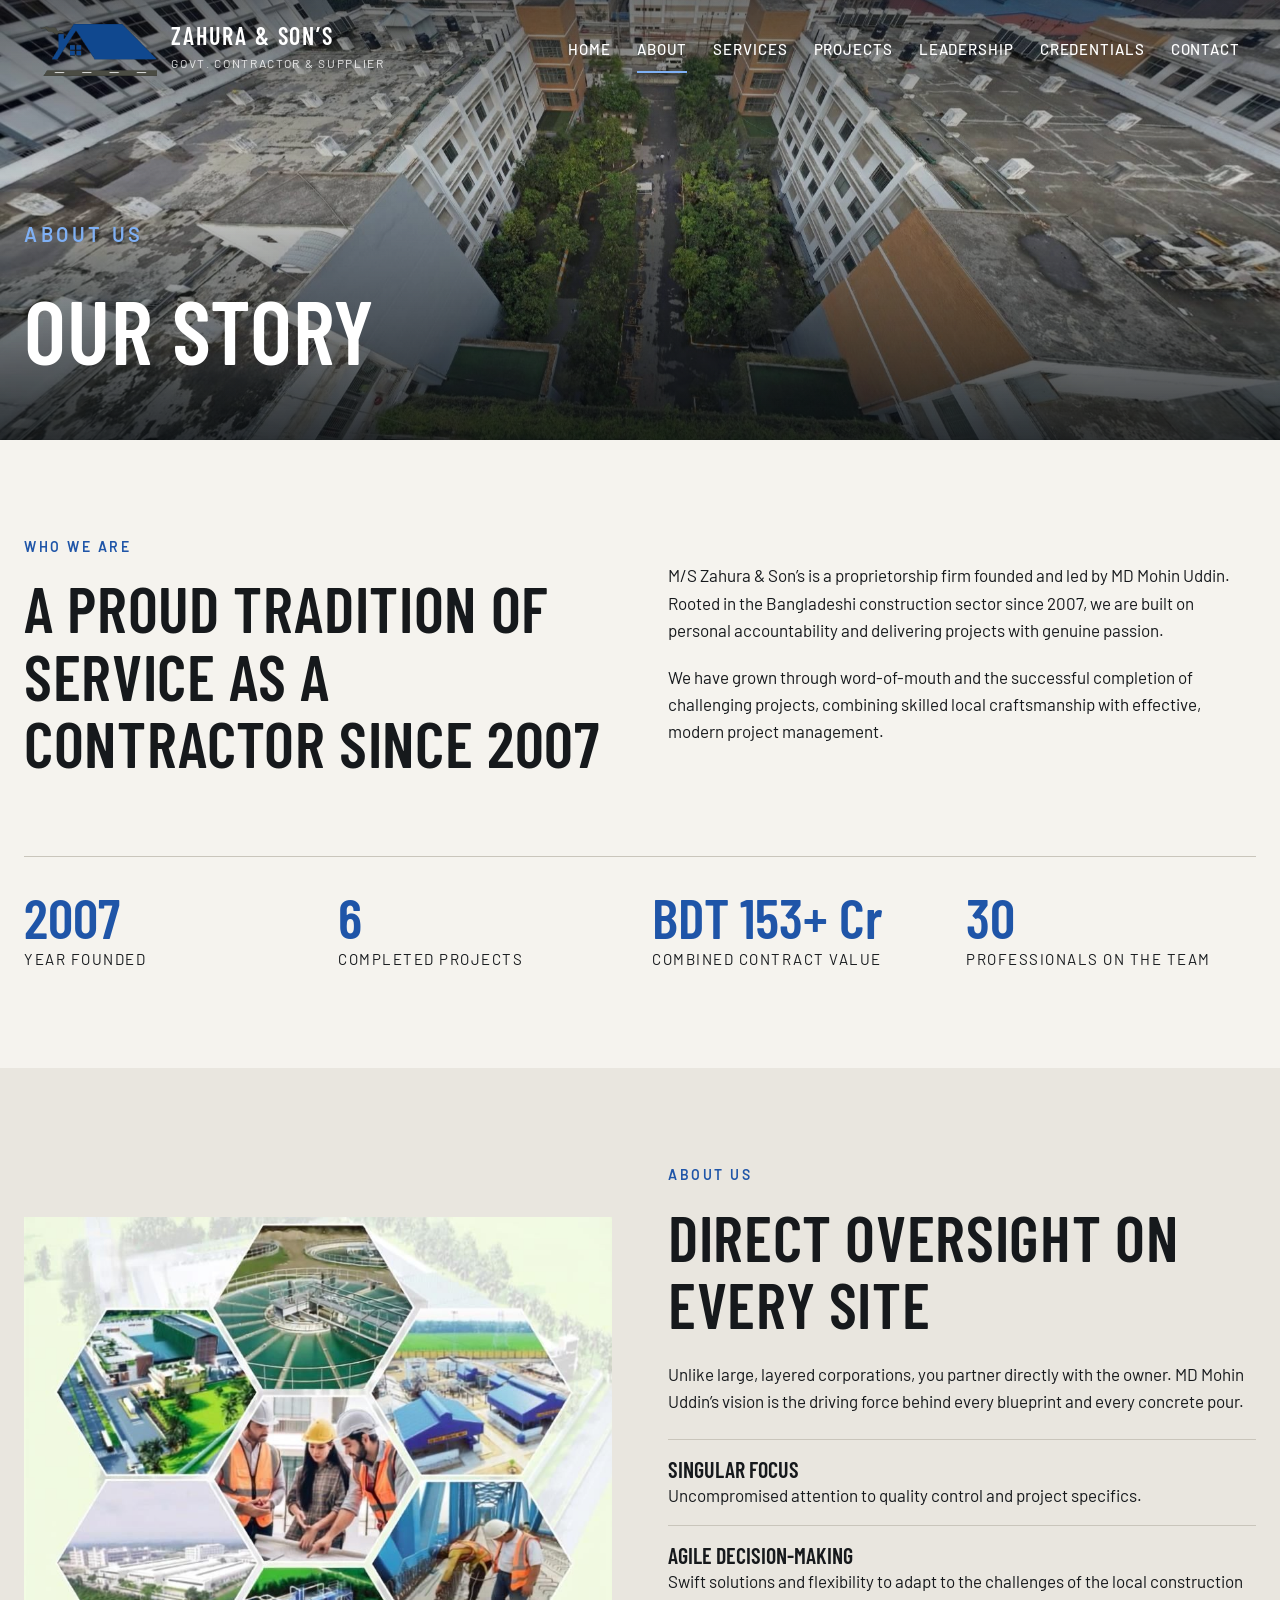
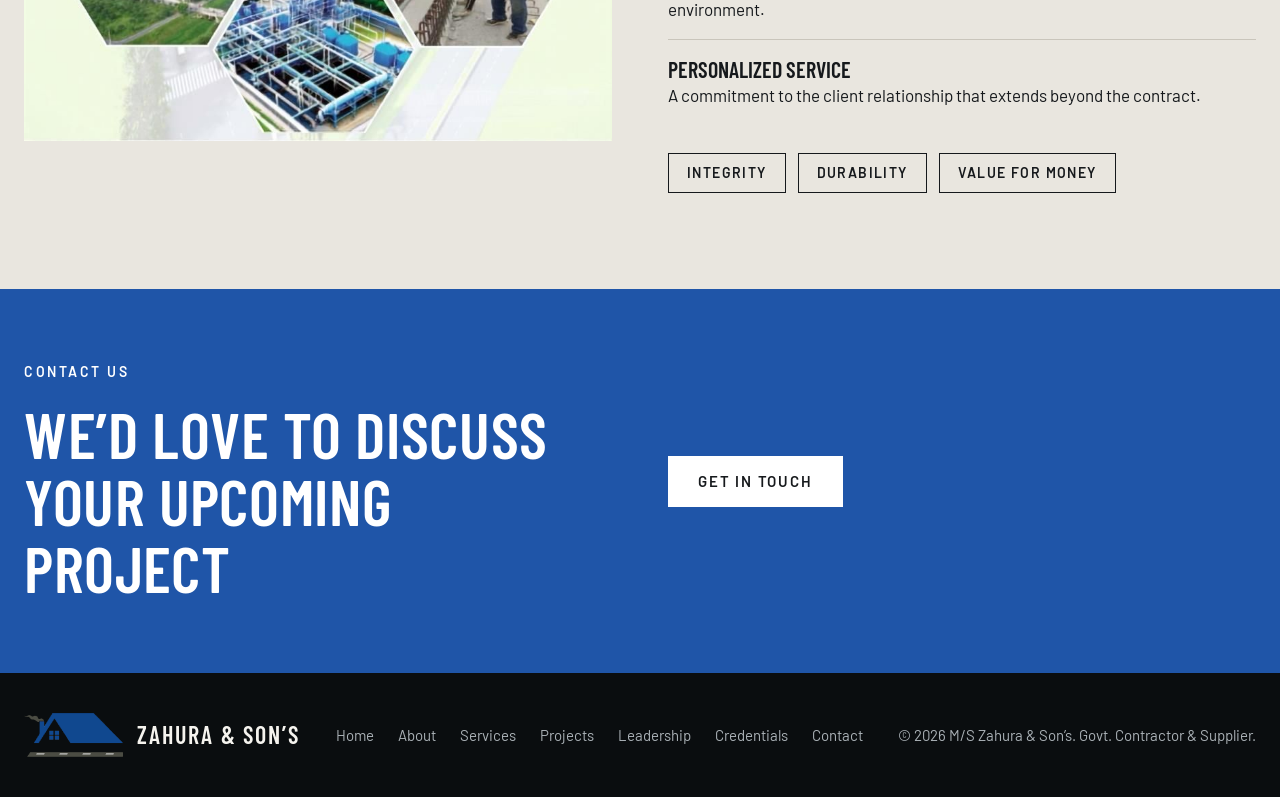
==== about.html @ db7ebfb5 "all files" ====
<!doctype html>
<html lang="en">
<head>
<meta charset="utf-8">
<meta name="viewport" content="width=device-width, initial-scale=1">
<title>About — M/S Zahura &amp; Son’s</title>
<meta name="description" content="Our story: a proprietorship firm led by MD Mohin Uddin, with direct oversight on every site since 2007.">
<meta property="og:title" content="About — M/S Zahura &amp; Son’s">
<meta property="og:description" content="Our story: a proprietorship firm led by MD Mohin Uddin, with direct oversight on every site since 2007.">
<meta property="og:type" content="website">
<link rel="icon" href="images/favicon.png">
<link rel="preconnect" href="https://fonts.googleapis.com">
<link rel="preconnect" href="https://fonts.gstatic.com" crossorigin>
<link rel="stylesheet" href="https://fonts.googleapis.com/css2?family=Barlow+Condensed:wght@500;600&family=Barlow:wght@400;500;600&display=swap">
<link rel="stylesheet" href="css/styles.css">
</head>
<body>
<header class="hero sub" id="home"><div class="nav"><a class="brand" href="index.html"><img src="images/logo.png" alt="M/S Zahura &amp; Son’s logo"><span><b>ZAHURA &amp; SON’S</b><small>Govt. Contractor &amp; Supplier</small></span></a><button class="menu" type="button" aria-expanded="false" aria-controls="site-nav">Menu</button><nav class="links" id="site-nav"><a href="index.html">Home</a><a href="about.html" class="on">About</a><a href="services.html">Services</a><a href="projects.html">Projects</a><a href="leadership.html">Leadership</a><a href="credentials.html">Credentials</a><a href="contact.html">Contact</a></nav></div>
<div class="w"><p class="eye">About us</p><h1>Our story</h1></div></header><main id="main"><section class="sec" id="intro"><div class="w"><div class="two"><div><p class="eye">Who we are</p><h2>A proud tradition of service as a contractor since 2007</h2></div><div><p>M/S Zahura &amp; Son’s is a proprietorship firm founded and led by MD Mohin Uddin. Rooted in the Bangladeshi construction sector since 2007, we are built on personal accountability and delivering projects with genuine passion.</p><p class="mt20">We have grown through word-of-mouth and the successful completion of challenging projects, combining skilled local craftsmanship with effective, modern project management.</p></div></div>
<div class="stats"><div><strong>2007</strong><span>Year founded</span></div><div><strong>8</strong><span>Completed projects</span></div><div><strong>BDT 222+ Cr</strong><span>Combined contract value</span></div><div><strong>44</strong><span>Professionals on the team</span></div></div></div></section><section class="sec alt about" id="about"><div class="w"><div class="two"><img src="images/about.jpg" alt="Collage of industrial project sites and site engineers"><div><p class="eye">About us</p><h2>Direct oversight on every site</h2><p>Unlike large, layered corporations, you partner directly with the owner. MD Mohin Uddin’s vision is the driving force behind every blueprint and every concrete pour.</p><div class="pts mt24"><p><b>Singular focus</b>Uncompromised attention to quality control and project specifics.</p><p><b>Agile decision-making</b>Swift solutions and flexibility to adapt to the challenges of the local construction environment.</p><p><b>Personalized service</b>A commitment to the client relationship that extends beyond the contract.</p></div><div class="vals"><span>Integrity</span><span>Durability</span><span>Value for money</span></div></div></div></div></section><section class="cta" id="cta"><div class="w"><div class="two"><div><p class="eye">Contact us</p><h2>We’d love to discuss your upcoming project</h2></div><div><a class="btn" href="contact.html">Get in touch</a></div></div></div></section></main><footer class="ft"><div class="w"><a class="brand" href="index.html"><img src="images/logo.png" alt="Logo"><span class="fb"><b>ZAHURA &amp; SON’S</b></span></a><nav><a href="index.html">Home</a><a href="about.html" class="on">About</a><a href="services.html">Services</a><a href="projects.html">Projects</a><a href="leadership.html">Leadership</a><a href="credentials.html">Credentials</a><a href="contact.html">Contact</a></nav><span>© 2026 M/S Zahura &amp; Son’s. Govt. Contractor &amp; Supplier.</span></div></footer>
<script src="js/config.js"></script>
<script src="js/main.js"></script>
<script src="js/animate.js"></script>
</body>
</html>
---- css/styles.css ----
body{margin:0;background:#f5f3ee;color:#16191c;font-family:Barlow,system-ui,sans-serif;font-size:17px;line-height:1.6}
*{box-sizing:border-box}h1,h2,h3,h4{font-family:'Barlow Condensed',Impact,sans-serif;font-weight:600;line-height:1.05;margin:0;text-transform:uppercase;letter-spacing:.01em}
p{margin:0}a{color:inherit;text-decoration:none}.w{max-width:1344px;margin:0 auto;padding:0 24px}
.sec{padding:96px 0}.dk{background:#101417;color:#f5f3ee}.alt{background:#e9e6df}
.eye{font-size:14px;font-weight:600;letter-spacing:.18em;text-transform:uppercase;color:#1f55a8;margin-bottom:16px}.dk .eye,.hero .eye{color:#7fb0f5}
h2{font-size:clamp(36px,5vw,64px);margin-bottom:24px}
.nav{position:absolute;top:0;left:0;right:0;z-index:5;display:flex;flex-wrap:wrap;align-items:center;justify-content:space-between;gap:16px;padding:24px 40px;color:#fff}
.brand{display:flex;align-items:center;gap:14px}.brand img{height:52px;width:auto}.brand b{display:block;font:600 24px/1 'Barlow Condensed',sans-serif;letter-spacing:.08em}.brand small{font-size:12px;letter-spacing:.14em;text-transform:uppercase;opacity:.85}
.links{display:flex;flex-wrap:wrap;gap:6px 26px;font-size:15px;font-weight:500;letter-spacing:.06em;text-transform:uppercase}.links a{padding:10px 0;border-bottom:2px solid transparent}.links a:hover{border-color:#7fb0f5}
.hero{position:relative;overflow:hidden;isolation:isolate;min-height:800px;padding-top:128px;display:flex;align-items:flex-end;color:#fff;background:#101417}
.hero::before,.hero::after{content:"";position:absolute;inset:0;z-index:-1}
.hero::before{background:url(../images/hero.jpg) center 40%/cover;transform-origin:62% 42%;animation:kb 28s cubic-bezier(.2,.6,.2,1) both}
.hero::after{background:linear-gradient(180deg,rgba(8,12,16,.55),rgba(8,12,16,.15) 40%,rgba(8,12,16,.82))}
.hero .w{width:100%;padding-bottom:88px}.hero h1{font-size:clamp(56px,9vw,128px);max-width:900px}.hero p{max-width:620px;font-size:20px;margin:20px 0 32px}
.scroll{display:inline-block;font-size:13px;letter-spacing:.24em;text-transform:uppercase;border-top:2px solid #7fb0f5;padding-top:12px}
.btn{display:inline-block;background:#1f55a8;color:#fff;font:600 15px/1 Barlow,sans-serif;letter-spacing:.12em;text-transform:uppercase;padding:18px 30px;border:0;cursor:pointer}.btn:hover{background:#17427f}.lnk{font-weight:600;letter-spacing:.1em;text-transform:uppercase;border-bottom:2px solid #1f55a8;padding-bottom:4px}
.two{display:flex;flex-wrap:wrap;gap:56px;align-items:center}.two>*{flex:1 1 420px;min-width:0}
.stats{display:flex;flex-wrap:wrap;gap:24px;margin-top:56px;border-top:1px solid #c9c5bb;padding-top:32px}.stats div{flex:1 1 200px}.stats strong{display:block;font:600 56px/1 'Barlow Condensed',sans-serif;color:#1f55a8}.stats span{font-size:15px;text-transform:uppercase;letter-spacing:.1em}
.about img{width:100%;display:block}.vals{display:flex;flex-wrap:wrap;gap:12px;margin-top:28px}.vals span{border:1px solid #16191c;padding:8px 18px;font-weight:600;letter-spacing:.1em;text-transform:uppercase;font-size:14px}.pts p{padding:16px 0;border-top:1px solid #c9c5bb}.pts b{display:block;font:600 22px 'Barlow Condensed',sans-serif;text-transform:uppercase}
.sg{display:grid;grid-template-columns:repeat(auto-fit,minmax(250px,1fr));gap:2px;background:#2a3238;margin-top:48px}.sc{background:#101417;padding:36px 28px}.sc span{color:#7fb0f5;font-weight:600;letter-spacing:.14em}.sc h3{font-size:30px;margin:14px 0}.sc p{color:#c7ccd0;font-size:16px}
.eqs{display:grid;grid-template-columns:repeat(auto-fill,minmax(200px,1fr));gap:24px;margin-top:64px;padding-top:40px;border-top:1px solid #2a3238}.eqs strong{display:block;font:600 44px/1 'Barlow Condensed',sans-serif;color:#7fb0f5}.eqs span{font-size:15px;color:#c7ccd0;text-transform:uppercase;letter-spacing:.08em}
.gal{display:grid;grid-template-columns:repeat(auto-fit,minmax(220px,1fr))}.gs{aspect-ratio:3/2;background-size:800% 1000%}

.pjt{margin-top:72px}.pjh{display:flex;flex-wrap:wrap;justify-content:space-between;gap:20px;align-items:flex-end;padding-bottom:20px;border-bottom:2px solid #16191c;margin-bottom:16px}.pjh h3{font-size:clamp(32px,4vw,52px)}.pjh p{max-width:560px;color:#4a5157;font-size:16px}.num{font-weight:600;letter-spacing:.14em;color:#1f55a8}
.val{text-align:right}.val span{display:block;font-size:13px;letter-spacing:.14em;text-transform:uppercase;color:#4a5157}.val strong{font:600 32px/1.1 'Barlow Condensed',sans-serif}.val em{display:block;font-style:normal;font-size:14px;color:#4a5157}
.pg{display:grid;grid-template-columns:repeat(auto-fill,minmax(200px,1fr));gap:10px}.ph{aspect-ratio:4/3}@media(min-width:760px){.feat{grid-column:span 2;grid-row:span 2;aspect-ratio:auto}}
.lead{display:flex;flex-wrap:wrap;gap:56px;align-items:center;margin-bottom:80px}.lead>*{flex:1 1 380px;min-width:0}.lead img{width:100%;max-width:440px;display:block}.lead h3{font-size:clamp(44px,6vw,80px);margin:8px 0 20px}.lead p{color:#c7ccd0;margin-bottom:14px}
.pcs{display:grid;grid-template-columns:repeat(auto-fill,minmax(220px,1fr));gap:28px}.pt{aspect-ratio:4/5;margin-bottom:16px}.pc h4{font-size:26px}.pc p{font-size:15px;color:#c7ccd0}.pc .role{color:#7fb0f5;font-weight:600;margin-top:6px}.pc .exp{margin-top:8px;font-size:13px;letter-spacing:.06em;text-transform:uppercase}
h3.sub{font-size:36px;margin:72px 0 28px;padding-top:24px;border-top:1px solid #2a3238}
.cg{display:grid;grid-template-columns:repeat(auto-fill,minmax(220px,1fr));gap:24px}.cf{margin:0}.cs{aspect-ratio:380/540;border:1px solid #c9c5bb}.cf figcaption{margin-top:10px;font-weight:600;font-size:15px}
.wg{display:grid;grid-template-columns:repeat(auto-fill,minmax(110px,1fr));gap:6px;margin-top:20px}.ws{aspect-ratio:230/320;border:1px solid #c9c5bb}
form{display:flex;flex-direction:column;gap:18px}label{font-size:13px;letter-spacing:.14em;text-transform:uppercase;display:block;margin-bottom:6px}input,textarea{width:100%;background:#1b2126;border:1px solid #3a444c;color:#f5f3ee;padding:14px;font:17px Barlow,sans-serif}
.ct p{margin-bottom:14px;color:#c7ccd0}.ct b{color:#f5f3ee;display:block;font-size:13px;letter-spacing:.14em;text-transform:uppercase}
.ft{background:#0a0d0f;color:#aab1b6;padding:40px 0;font-size:15px}.ft .w{display:flex;flex-wrap:wrap;gap:24px;justify-content:space-between;align-items:center}.ft nav{display:flex;flex-wrap:wrap;gap:8px 24px}.ft img{height:44px}
.links a.on{border-color:#7fb0f5}.hero.sub{min-height:440px}.hero.sub h1{font-size:clamp(48px,7vw,96px)}.hero.sub .w{padding-bottom:64px}
.cta{background:#1f55a8;color:#fff;padding:72px 0}.cta .eye{color:#fff}.cta h2{margin:0}.cta .btn{background:#fff;color:#16191c}.cta .btn:hover{background:#e9e6df}
.pzg{display:grid;grid-template-columns:repeat(auto-fill,minmax(280px,1fr));gap:24px;margin-top:48px}.pz{margin:0}.pz .ph{width:100%}.pz figcaption{margin-top:12px;font:600 26px/1.1 'Barlow Condensed',sans-serif;text-transform:uppercase}.pz small{display:block;font:400 15px Barlow,sans-serif;text-transform:none;color:#4a5157}
a:focus-visible,button:focus-visible,input:focus-visible,textarea:focus-visible,img[role=button]:focus-visible{outline:3px solid #7fb0f5;outline-offset:3px}
img.ph,img.pt,img.cs,img.ws,img.gs{display:block;width:100%;object-fit:cover;background:#2a3238}.pt{object-position:50% 20%}img.cs,img.ws{object-fit:contain;background:#ece9e2}
.feat{height:100%;min-height:0}.pg .ph,.cs,.ws,.gal .gs{cursor:zoom-in}
.menu{display:none;background:transparent;color:#fff;border:1px solid rgba(255,255,255,.7);padding:10px 16px;font:600 14px Barlow,sans-serif;letter-spacing:.12em;text-transform:uppercase;cursor:pointer}
@media(max-width:860px){.hero{padding-top:190px}.nav{padding:16px 20px}.menu{display:inline-block}.links{display:none;flex-direction:column;width:100%;gap:0;background:rgba(10,13,15,.92);padding:8px 16px}.links.open{display:flex}.sec{padding:64px 0}.val{text-align:left}}
.lb{position:fixed;inset:0;z-index:50;background:rgba(6,9,11,.94);display:flex;align-items:center;justify-content:center;padding:24px}.lb[hidden]{display:none}.lb img{max-width:100%;max-height:100%;object-fit:contain}.lb-x{position:absolute;top:16px;right:20px;background:#fff;color:#16191c;border:0;font-size:28px;line-height:1;width:48px;height:48px;cursor:pointer}
.hp{position:absolute;left:-9999px;width:1px;height:1px;overflow:hidden}#form-status{min-height:1.6em;margin:0;font-weight:500}#form-status.ok{color:#9be3a8}#form-status.err{color:#ffb4a8}
.mt20{margin:20px 0 28px}.mt24{margin-top:24px}.mt40{margin-top:40px}.mt48{margin-top:48px}.lede{max-width:720px}.lede.dk-l{color:#c7ccd0}.lead.nb{margin-bottom:0}h3.sub.first{margin-top:0}h3.sub.light{border-color:#c9c5bb}.fb{color:#f5f3ee}
@media(prefers-reduced-motion:reduce){html{scroll-behavior:auto}}html{scroll-behavior:smooth}

/* ============ Motion ============ */
@keyframes kb{from{transform:scale(1.14)}to{transform:scale(1)}}
@keyframes rise{from{opacity:0;transform:translateY(34px)}to{opacity:1;transform:none}}
@keyframes drop{from{opacity:0;transform:translateY(-14px)}to{opacity:1;transform:none}}
@keyframes fade{from{opacity:0}to{opacity:1}}
@keyframes pop{from{opacity:0;transform:scale(.94)}to{opacity:1;transform:none}}
@keyframes bob{0%,100%{transform:translateY(0)}50%{transform:translateY(6px)}}
@keyframes spin{to{transform:rotate(360deg)}}

/* Hero: entrance on every page load */
.hero .nav{animation:drop .9s cubic-bezier(.2,.7,.2,1) .1s both}
.hero .w>*{animation:rise 1s cubic-bezier(.2,.7,.2,1) both}
.hero .w>:nth-child(1){animation-delay:.25s}.hero .w>:nth-child(2){animation-delay:.4s}
.hero .w>:nth-child(3){animation-delay:.6s}.hero .w>:nth-child(4){animation-delay:.8s}
.scroll::after{content:"\2193";display:inline-block;margin-left:6px;animation:bob 1.8s ease-in-out infinite}

/* Links and buttons */
.links a{transition:border-color .25s ease,color .25s ease}.links a:hover{color:#cfe2ff}
.menu{transition:background .2s ease}.menu:hover{background:rgba(255,255,255,.14)}
.links.open{animation:drop .3s ease both}
.btn{position:relative;transition:background .25s ease,transform .25s ease,box-shadow .25s ease}
.btn:hover{transform:translateY(-3px);box-shadow:0 10px 24px rgba(31,85,168,.35)}
.cta .btn:hover{box-shadow:0 10px 24px rgba(0,0,0,.25)}
.btn:active{transform:translateY(-1px)}
.btn:disabled{opacity:.8;cursor:progress;transform:none;box-shadow:none}
.btn.loading{color:transparent}
.btn.loading::after{content:"";position:absolute;left:50%;top:50%;width:20px;height:20px;margin:-10px 0 0 -10px;border:3px solid rgba(255,255,255,.4);border-top-color:#fff;border-radius:50%;animation:spin .7s linear infinite}
.lnk{transition:color .25s ease}.lnk:hover{color:#1f55a8}
.lnk::after{content:"\2192";display:inline-block;margin-left:.6em;transition:transform .25s ease}.lnk:hover::after{transform:translateX(6px)}

/* Cards and photos */
.sc{transition:background .35s ease,transform .35s ease,box-shadow .35s ease}
.sc:hover{position:relative;z-index:1;background:#171e24;transform:translateY(-6px);box-shadow:inset 0 3px 0 #7fb0f5,0 18px 30px rgba(0,0,0,.35)}
.imw{display:block;overflow:hidden}
.imw img{transition:transform .9s cubic-bezier(.2,.7,.2,1)}
.pz:hover .imw img,.pc:hover .imw img{transform:scale(1.06)}
.pc .imw{margin-bottom:16px}.pc .imw .pt{margin-bottom:0}
.pz figcaption{transition:color .25s ease}.pz:hover figcaption{color:#1f55a8}
.pg .ph,.gal .gs,.cs,.ws{position:relative;transition:transform .35s ease,box-shadow .35s ease}
.pg .ph:hover,.gal .gs:hover{z-index:2;transform:scale(1.035);box-shadow:0 14px 30px rgba(0,0,0,.35)}
.cs:hover,.ws:hover{z-index:2;transform:translateY(-4px);box-shadow:0 12px 24px rgba(0,0,0,.2)}
.lb{animation:fade .25s ease both}.lb img{animation:pop .35s cubic-bezier(.2,.7,.2,1) both}

/* Form */
input,textarea{transition:border-color .2s ease,background .2s ease}
input:focus,textarea:focus{border-color:#7fb0f5;background:#20282f}
#form-status.ok,#form-status.err{animation:rise .5s ease both}

/* Scroll progress bar and back-to-top (added by js/animate.js) */
.prog{position:fixed;top:0;left:0;right:0;height:3px;background:linear-gradient(90deg,#1f55a8,#7fb0f5);transform:scaleX(0);transform-origin:0 50%;z-index:60;pointer-events:none}
.totop{position:fixed;right:20px;bottom:20px;z-index:40;width:48px;height:48px;border:0;background:#1f55a8;color:#fff;font-size:22px;line-height:1;cursor:pointer;opacity:0;visibility:hidden;transform:translateY(14px);transition:opacity .3s ease,transform .3s ease,visibility .3s,background .2s ease}
.totop.show{opacity:1;visibility:visible;transform:none}
.totop.show:hover{background:#17427f;transform:translateY(-3px)}

/* Scroll reveal (classes added by js/animate.js; content is never hidden without JS) */
.rv{opacity:0;transform:translateY(32px);transition:opacity .8s cubic-bezier(.2,.7,.2,1),transform .8s cubic-bezier(.2,.7,.2,1)!important;transition-delay:var(--d,0ms)!important}
.rv.zoom{transform:scale(.95)}
.rv.in{opacity:1;transform:none}

@media(prefers-reduced-motion:reduce){
  *,*::before,*::after{animation-duration:.001ms!important;animation-delay:0s!important;animation-iteration-count:1!important;transition-duration:.001ms!important;transition-delay:0s!important}
  .rv{opacity:1;transform:none}
}
@media print{.rv{opacity:1!important;transform:none!important}.prog,.totop{display:none}}

/* ============ Interactive additions ============ */
/* Sticky nav */
.nav{transition:transform .35s ease,background .3s ease,padding .3s ease,box-shadow .3s ease}
.nav.stuck{position:fixed;background:rgba(10,13,15,.94);-webkit-backdrop-filter:blur(8px);backdrop-filter:blur(8px);padding-top:10px;padding-bottom:10px;box-shadow:0 6px 24px rgba(0,0,0,.35)}
.nav.stuck .brand img{height:40px}.nav .brand img{transition:height .3s ease}
.nav.hide{transform:translateY(-110%)}
/* Hero parallax */
.hero::before{background-position:center calc(40% + var(--py,0px))}
/* Lightbox controls */
body.noscroll{overflow:hidden}
.lb img{border:0}.lb img.swap{animation:pop .3s cubic-bezier(.2,.7,.2,1) both}
.lb-n{position:absolute;top:50%;transform:translateY(-50%);width:52px;height:72px;border:0;background:rgba(255,255,255,.12);color:#fff;font-size:44px;line-height:1;cursor:pointer;transition:background .2s}
.lb-n:hover{background:rgba(255,255,255,.3)}.lb-n[hidden]{display:none}.lb-p{left:12px}.lb-f{right:12px}
.lb-c{position:absolute;left:0;right:0;bottom:14px;text-align:center;color:#c7ccd0;font-size:14px;letter-spacing:.08em;padding:0 70px}
@media(max-width:600px){.lb-n{width:40px;height:56px;font-size:34px}.lb-p{left:4px}.lb-f{right:4px}}
/* Project filter chips */
.chips{display:flex;flex-wrap:wrap;gap:10px;margin-top:32px;position:sticky;top:64px;z-index:8;background:#f5f3ee;padding:12px 0}
.chip{font:600 14px Barlow,sans-serif;letter-spacing:.08em;text-transform:uppercase;padding:10px 18px;border:1px solid #16191c;background:transparent;color:#16191c;cursor:pointer;transition:background .2s,color .2s,transform .2s}
.chip:hover{transform:translateY(-2px)}.chip.on{background:#1f55a8;border-color:#1f55a8;color:#fff}
article.pjt[hidden]{display:none}
@keyframes flt{from{opacity:0;transform:translateY(22px)}to{opacity:1;transform:none}}
article.flt{animation:flt .6s cubic-bezier(.2,.7,.2,1) both}
/* Clickable project cards on home page */
.pz{position:relative}.pz-l{position:absolute;inset:0;z-index:2}.pz-l:focus-visible{outline:3px solid #7fb0f5}
/* Client ticker */
.tick{overflow:hidden;background:#1f55a8;color:#fff;padding:18px 0;border-block:1px solid rgba(255,255,255,.15)}
.tick-t{display:flex;width:max-content;animation:marq 38s linear infinite}
.tick:hover .tick-t{animation-play-state:paused}
.tick span{font:600 26px/1 'Barlow Condensed',sans-serif;letter-spacing:.1em;text-transform:uppercase;padding:0 28px;white-space:nowrap;display:flex;align-items:center;gap:56px}
.tick span::after{content:"\25C6";font-size:11px;opacity:.6}
@keyframes marq{to{transform:translateX(-50%)}}
/* Form extras */
.fnote{font-size:14px;color:#aab1b6;margin:0}.fnote[hidden],.ct p[hidden]{display:none}
input.bad,textarea.bad{border-color:#ff8a78}
.ct a{color:#7fb0f5;border-bottom:1px solid transparent}.ct a:hover{border-color:#7fb0f5}
@media(prefers-reduced-motion:reduce){.tick-t{animation:none;flex-wrap:wrap;width:auto}.nav{transition:none}}
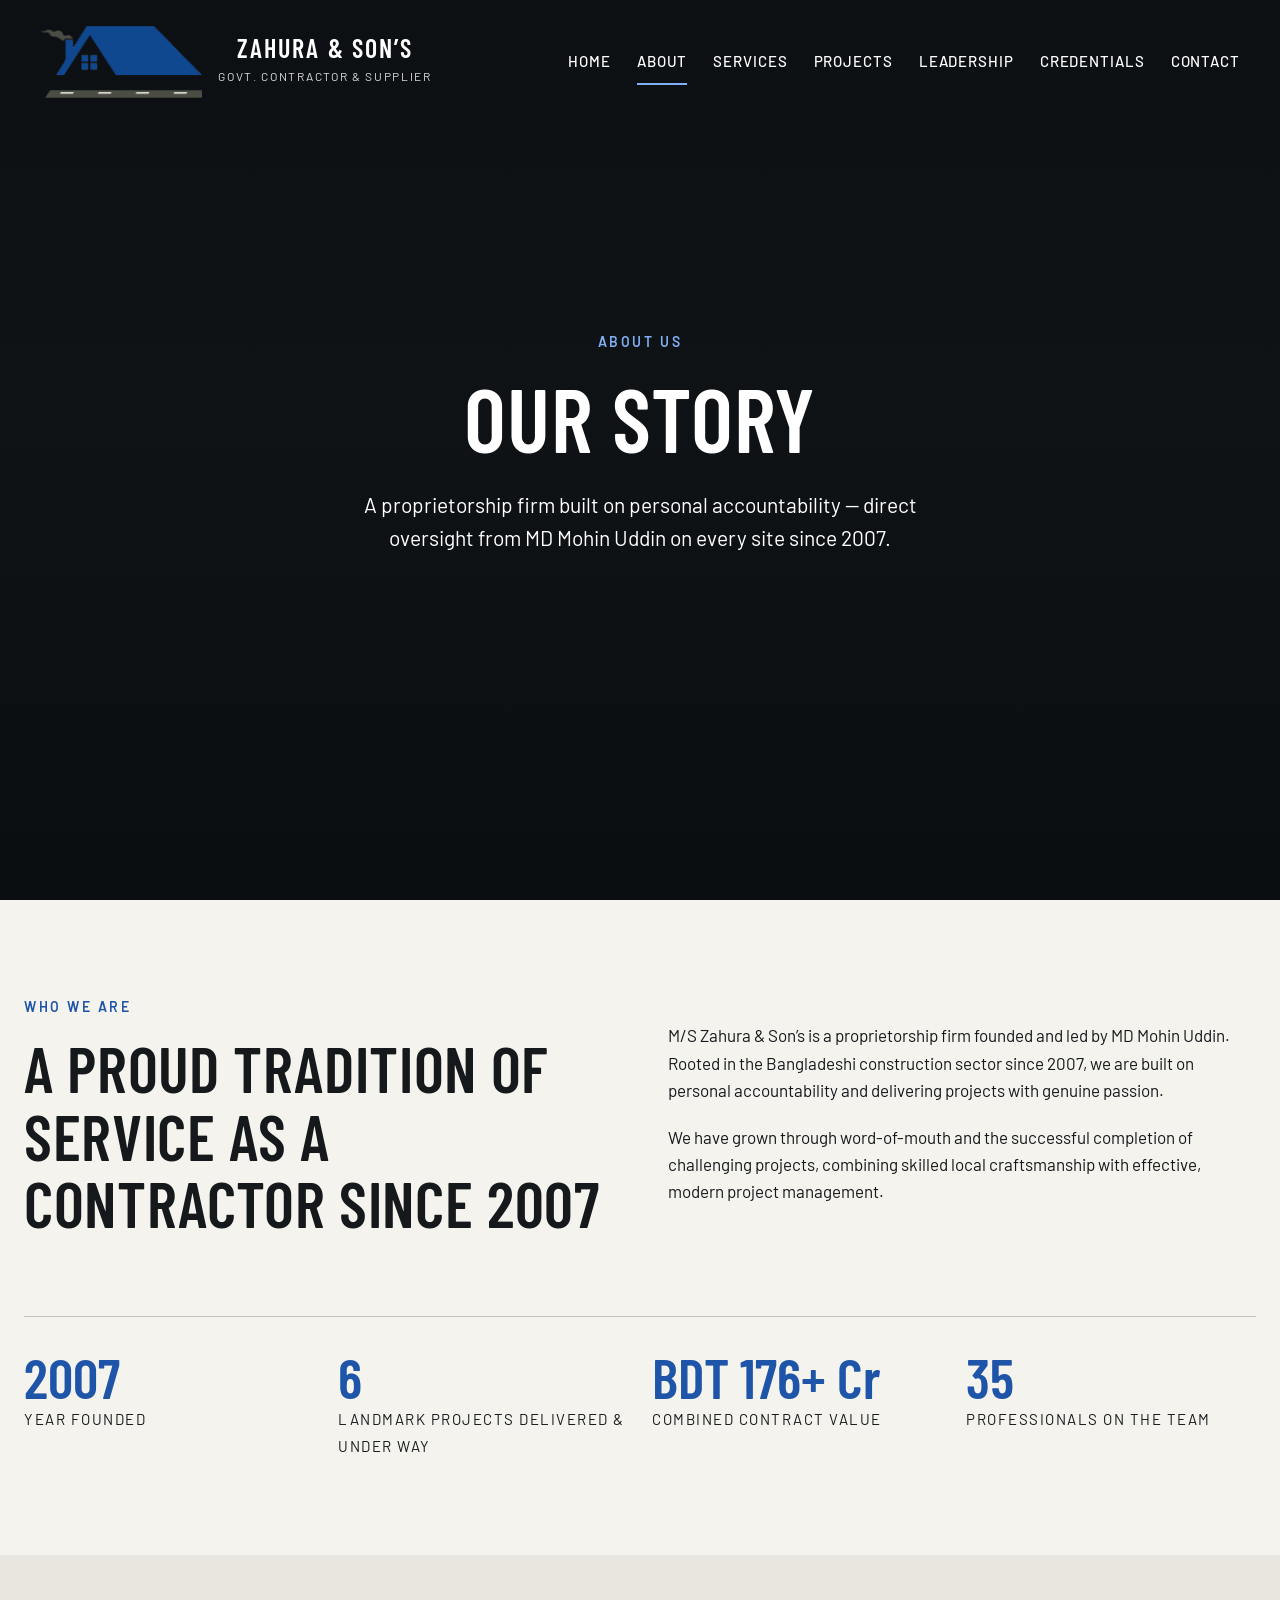
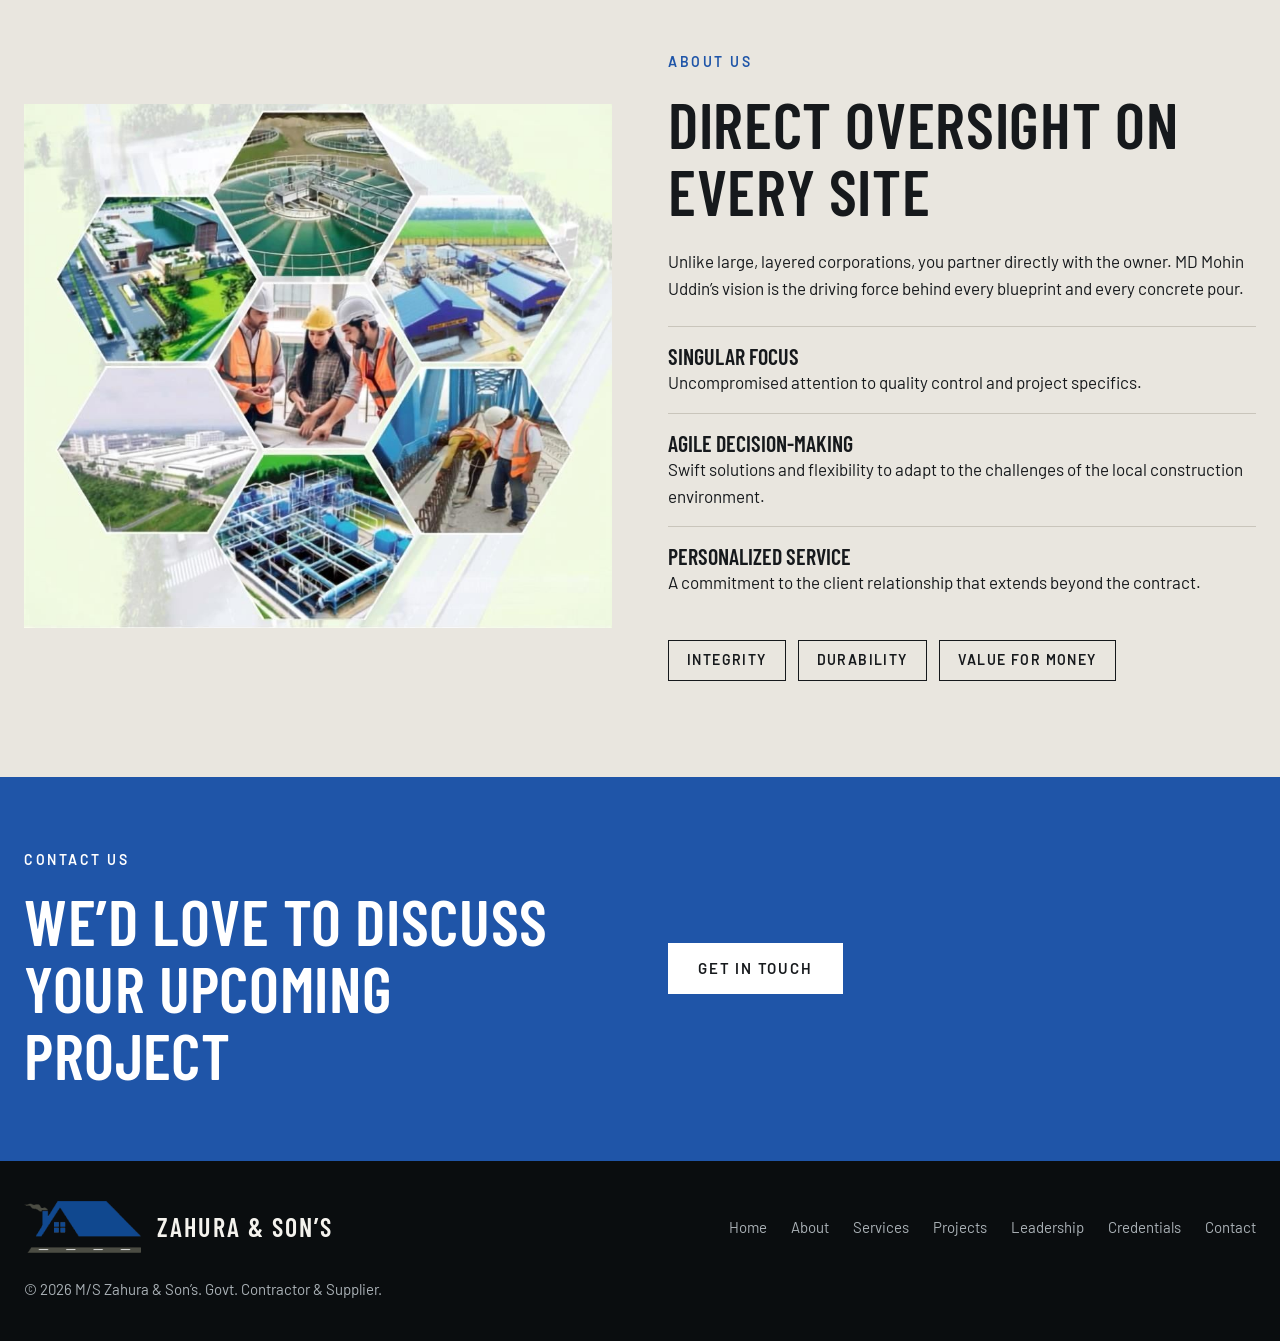
==== commit 161f561b: "About: full-screen centered hero with site-overview photo" ====
--- a/about.html
+++ b/about.html
@@ -15,9 +15,9 @@
 <link rel="stylesheet" href="css/styles.css">
 </head>
 <body>
-<header class="hero sub" id="home"><div class="nav"><a class="brand" href="index.html"><img src="images/logo.png" alt="M/S Zahura &amp; Son’s logo"><span><b>ZAHURA &amp; SON’S</b><small>Govt. Contractor &amp; Supplier</small></span></a><button class="menu" type="button" aria-expanded="false" aria-controls="site-nav">Menu</button><nav class="links" id="site-nav"><a href="index.html">Home</a><a href="about.html" class="on">About</a><a href="services.html">Services</a><a href="projects.html">Projects</a><a href="leadership.html">Leadership</a><a href="credentials.html">Credentials</a><a href="contact.html">Contact</a></nav></div>
-<div class="w"><p class="eye">About us</p><h1>Our story</h1></div></header><main id="main"><section class="sec" id="intro"><div class="w"><div class="two"><div><p class="eye">Who we are</p><h2>A proud tradition of service as a contractor since 2007</h2></div><div><p>M/S Zahura &amp; Son’s is a proprietorship firm founded and led by MD Mohin Uddin. Rooted in the Bangladeshi construction sector since 2007, we are built on personal accountability and delivering projects with genuine passion.</p><p class="mt20">We have grown through word-of-mouth and the successful completion of challenging projects, combining skilled local craftsmanship with effective, modern project management.</p></div></div>
-<div class="stats"><div><strong>2007</strong><span>Year founded</span></div><div><strong>8</strong><span>Completed projects</span></div><div><strong>BDT 222+ Cr</strong><span>Combined contract value</span></div><div><strong>44</strong><span>Professionals on the team</span></div></div></div></section><section class="sec alt about" id="about"><div class="w"><div class="two"><img src="images/about.jpg" alt="Collage of industrial project sites and site engineers"><div><p class="eye">About us</p><h2>Direct oversight on every site</h2><p>Unlike large, layered corporations, you partner directly with the owner. MD Mohin Uddin’s vision is the driving force behind every blueprint and every concrete pour.</p><div class="pts mt24"><p><b>Singular focus</b>Uncompromised attention to quality control and project specifics.</p><p><b>Agile decision-making</b>Swift solutions and flexibility to adapt to the challenges of the local construction environment.</p><p><b>Personalized service</b>A commitment to the client relationship that extends beyond the contract.</p></div><div class="vals"><span>Integrity</span><span>Durability</span><span>Value for money</span></div></div></div></div></section><section class="cta" id="cta"><div class="w"><div class="two"><div><p class="eye">Contact us</p><h2>We’d love to discuss your upcoming project</h2></div><div><a class="btn" href="contact.html">Get in touch</a></div></div></div></section></main><footer class="ft"><div class="w"><a class="brand" href="index.html"><img src="images/logo.png" alt="Logo"><span class="fb"><b>ZAHURA &amp; SON’S</b></span></a><nav><a href="index.html">Home</a><a href="about.html" class="on">About</a><a href="services.html">Services</a><a href="projects.html">Projects</a><a href="leadership.html">Leadership</a><a href="credentials.html">Credentials</a><a href="contact.html">Contact</a></nav><span>© 2026 M/S Zahura &amp; Son’s. Govt. Contractor &amp; Supplier.</span></div></footer>
+<header class="hero sub" id="home" data-hero="images/about.jpg" data-hero-mobile="images/projects/trendy-textiles-05.jpg"><div class="nav"><a class="brand" href="index.html"><img src="images/logo.png" alt="M/S Zahura &amp; Son’s logo"><span><b>ZAHURA &amp; SON’S</b><small>Govt. Contractor &amp; Supplier</small></span></a><button class="menu" type="button" aria-expanded="false" aria-controls="site-nav">Menu</button><nav class="links" id="site-nav"><a href="index.html">Home</a><a href="about.html" class="on">About</a><a href="services.html">Services</a><a href="projects.html">Projects</a><a href="leadership.html">Leadership</a><a href="credentials.html">Credentials</a><a href="contact.html">Contact</a></nav></div>
+<div class="w"><p class="eye">About us</p><h1>Our story</h1><p class="hsub">A proprietorship firm built on personal accountability — direct oversight from MD Mohin Uddin on every site since 2007.</p></div></header><main id="main"><section class="sec" id="intro"><div class="w"><div class="two"><div><p class="eye">Who we are</p><h2>A proud tradition of service as a contractor since 2007</h2></div><div><p>M/S Zahura &amp; Son’s is a proprietorship firm founded and led by MD Mohin Uddin. Rooted in the Bangladeshi construction sector since 2007, we are built on personal accountability and delivering projects with genuine passion.</p><p class="mt20">We have grown through word-of-mouth and the successful completion of challenging projects, combining skilled local craftsmanship with effective, modern project management.</p></div></div>
+<div class="stats"><div><strong>2007</strong><span>Year founded</span></div><div><strong>8</strong><span>Landmark projects delivered &amp; under way</span></div><div><strong>BDT 222+ Cr</strong><span>Combined contract value</span></div><div><strong>44</strong><span>Professionals on the team</span></div></div></div></section><section class="sec alt about" id="about"><div class="w"><div class="two"><img src="images/about.jpg" alt="Collage of industrial project sites and site engineers"><div><p class="eye">About us</p><h2>Direct oversight on every site</h2><p>Unlike large, layered corporations, you partner directly with the owner. MD Mohin Uddin’s vision is the driving force behind every blueprint and every concrete pour.</p><div class="pts mt24"><p><b>Singular focus</b>Uncompromised attention to quality control and project specifics.</p><p><b>Agile decision-making</b>Swift solutions and flexibility to adapt to the challenges of the local construction environment.</p><p><b>Personalized service</b>A commitment to the client relationship that extends beyond the contract.</p></div><div class="vals"><span>Integrity</span><span>Durability</span><span>Value for money</span></div></div></div></div></section><section class="cta" id="cta"><div class="w"><div class="two"><div><p class="eye">Contact us</p><h2>We’d love to discuss your upcoming project</h2></div><div><a class="btn" href="contact.html">Get in touch</a></div></div></section></main><footer class="ft"><div class="w"><a class="brand" href="index.html"><img src="images/logo.png" alt="Logo"><span class="fb"><b>ZAHURA &amp; SON’S</b></span></a><nav><a href="index.html">Home</a><a href="about.html" class="on">About</a><a href="services.html">Services</a><a href="projects.html">Projects</a><a href="leadership.html">Leadership</a><a href="credentials.html">Credentials</a><a href="contact.html">Contact</a></nav><span>© 2026 M/S Zahura &amp; Son’s. Govt. Contractor &amp; Supplier.</span></div></footer>
 <script src="js/config.js"></script>
 <script src="js/main.js"></script>
 <script src="js/animate.js"></script>
--- a/css/styles.css
+++ b/css/styles.css
@@ -1,25 +1,46 @@
+/* ============ Base ============ */
 body{margin:0;background:#f5f3ee;color:#16191c;font-family:Barlow,system-ui,sans-serif;font-size:17px;line-height:1.6}
 *{box-sizing:border-box}h1,h2,h3,h4{font-family:'Barlow Condensed',Impact,sans-serif;font-weight:600;line-height:1.05;margin:0;text-transform:uppercase;letter-spacing:.01em}
 p{margin:0}a{color:inherit;text-decoration:none}.w{max-width:1344px;margin:0 auto;padding:0 24px}
+[id]{scroll-margin-top:96px}
 .sec{padding:96px 0}.dk{background:#101417;color:#f5f3ee}.alt{background:#e9e6df}
 .eye{font-size:14px;font-weight:600;letter-spacing:.18em;text-transform:uppercase;color:#1f55a8;margin-bottom:16px}.dk .eye,.hero .eye{color:#7fb0f5}
 h2{font-size:clamp(36px,5vw,64px);margin-bottom:24px}
-.nav{position:absolute;top:0;left:0;right:0;z-index:5;display:flex;flex-wrap:wrap;align-items:center;justify-content:space-between;gap:16px;padding:24px 40px;color:#fff}
-.brand{display:flex;align-items:center;gap:14px}.brand img{height:52px;width:auto}.brand b{display:block;font:600 24px/1 'Barlow Condensed',sans-serif;letter-spacing:.08em}.brand small{font-size:12px;letter-spacing:.14em;text-transform:uppercase;opacity:.85}
-.links{display:flex;flex-wrap:wrap;gap:6px 26px;font-size:15px;font-weight:500;letter-spacing:.06em;text-transform:uppercase}.links a{padding:10px 0;border-bottom:2px solid transparent}.links a:hover{border-color:#7fb0f5}
-.hero{position:relative;overflow:hidden;isolation:isolate;min-height:800px;padding-top:128px;display:flex;align-items:flex-end;color:#fff;background:#101417}
-.hero::before,.hero::after{content:"";position:absolute;inset:0;z-index:-1}
-.hero::before{background:url(../images/hero.jpg) center 40%/cover;transform-origin:62% 42%;animation:kb 28s cubic-bezier(.2,.6,.2,1) both}
-.hero::after{background:linear-gradient(180deg,rgba(8,12,16,.55),rgba(8,12,16,.15) 40%,rgba(8,12,16,.82))}
-.hero .w{width:100%;padding-bottom:88px}.hero h1{font-size:clamp(56px,9vw,128px);max-width:900px}.hero p{max-width:620px;font-size:20px;margin:20px 0 32px}
+
+/* ============ Navigation (fixed, larger logo) ============ */
+.nav{position:fixed;top:0;left:0;right:0;z-index:30;display:flex;flex-wrap:wrap;align-items:center;justify-content:space-between;gap:16px;padding:26px 40px;color:#fff}
+.brand{display:flex;align-items:center;gap:16px}.brand img{height:72px;width:auto}.brand b{display:block;font:600 26px/1 'Barlow Condensed',sans-serif;letter-spacing:.08em}.brand small{font-size:12px;letter-spacing:.14em;text-transform:uppercase;opacity:.85}
+.links{display:flex;flex-wrap:wrap;gap:6px 26px;font-size:15px;font-weight:500;letter-spacing:.06em;text-transform:uppercase}.links a{padding:10px 0;border-bottom:2px solid transparent}.links a:hover{border-color:#7fb0f5}.links a.on{border-color:#7fb0f5}
+.menu{display:none;background:transparent;color:#fff;border:1px solid rgba(255,255,255,.7);padding:10px 16px;font:600 14px Barlow,sans-serif;letter-spacing:.12em;text-transform:uppercase;cursor:pointer}
+
+/* ============ Hero: full-screen photo, centered text, slow upward drift on scroll ============ */
+.hero{position:relative;overflow:hidden;isolation:isolate;display:flex;align-items:center;justify-content:center;min-height:100vh;min-height:100svh;padding:130px 0 110px;color:#fff;background:#101417;text-align:center}
+.hero::before,.hero::after{content:"";position:absolute;inset:0}
+.hero::before{z-index:0;background-image:var(--hero-img,url(../images/hero.jpg));background-size:cover;background-position:center calc(42% + var(--py,0px))}
+.hero::after{z-index:1;background:linear-gradient(180deg,rgba(8,12,16,.5),rgba(8,12,16,.18) 45%,rgba(8,12,16,.72))}
+.hero .w{position:relative;z-index:2;width:100%;display:flex;flex-direction:column;align-items:center}
+.hero h1{font-size:clamp(48px,8vw,118px);max-width:1000px;margin:0 auto}
+.hero .hsub{max-width:640px;font-size:clamp(17px,2.2vw,21px);margin:24px auto 34px}
+.hero.sub h1{font-size:clamp(44px,7vw,96px)}
 .scroll{display:inline-block;font-size:13px;letter-spacing:.24em;text-transform:uppercase;border-top:2px solid #7fb0f5;padding-top:12px}
+
 .btn{display:inline-block;background:#1f55a8;color:#fff;font:600 15px/1 Barlow,sans-serif;letter-spacing:.12em;text-transform:uppercase;padding:18px 30px;border:0;cursor:pointer}.btn:hover{background:#17427f}.lnk{font-weight:600;letter-spacing:.1em;text-transform:uppercase;border-bottom:2px solid #1f55a8;padding-bottom:4px}
 .two{display:flex;flex-wrap:wrap;gap:56px;align-items:center}.two>*{flex:1 1 420px;min-width:0}
 .stats{display:flex;flex-wrap:wrap;gap:24px;margin-top:56px;border-top:1px solid #c9c5bb;padding-top:32px}.stats div{flex:1 1 200px}.stats strong{display:block;font:600 56px/1 'Barlow Condensed',sans-serif;color:#1f55a8}.stats span{font-size:15px;text-transform:uppercase;letter-spacing:.1em}
 .about img{width:100%;display:block}.vals{display:flex;flex-wrap:wrap;gap:12px;margin-top:28px}.vals span{border:1px solid #16191c;padding:8px 18px;font-weight:600;letter-spacing:.1em;text-transform:uppercase;font-size:14px}.pts p{padding:16px 0;border-top:1px solid #c9c5bb}.pts b{display:block;font:600 22px 'Barlow Condensed',sans-serif;text-transform:uppercase}
 .sg{display:grid;grid-template-columns:repeat(auto-fit,minmax(250px,1fr));gap:2px;background:#2a3238;margin-top:48px}.sc{background:#101417;padding:36px 28px}.sc span{color:#7fb0f5;font-weight:600;letter-spacing:.14em}.sc h3{font-size:30px;margin:14px 0}.sc p{color:#c7ccd0;font-size:16px}
 .eqs{display:grid;grid-template-columns:repeat(auto-fill,minmax(200px,1fr));gap:24px;margin-top:64px;padding-top:40px;border-top:1px solid #2a3238}.eqs strong{display:block;font:600 44px/1 'Barlow Condensed',sans-serif;color:#7fb0f5}.eqs span{font-size:15px;color:#c7ccd0;text-transform:uppercase;letter-spacing:.08em}
-.gal{display:grid;grid-template-columns:repeat(auto-fit,minmax(220px,1fr))}.gs{aspect-ratio:3/2;background-size:800% 1000%}
+
+/* ============ Framed photo mosaic (Harper-style, replaces the straight line) ============ */
+.gal{display:grid;grid-template-columns:repeat(2,1fr);gap:10px;padding:10px;background:#101417}
+.gal .gs{aspect-ratio:3/2;object-fit:cover}
+@media(min-width:861px){
+.gal{grid-template-columns:repeat(6,1fr);grid-auto-rows:clamp(110px,15vw,210px);gap:14px;padding:14px}
+.gal .gs{aspect-ratio:auto;height:100%;width:100%}
+.gal .gs:nth-child(1){grid-column:span 4;grid-row:span 2}
+.gal .gs:nth-child(2),.gal .gs:nth-child(3){grid-column:span 2}
+.gal .gs:nth-child(n+4){grid-column:span 2;grid-row:span 2}
+}
 
 .pjt{margin-top:72px}.pjh{display:flex;flex-wrap:wrap;justify-content:space-between;gap:20px;align-items:flex-end;padding-bottom:20px;border-bottom:2px solid #16191c;margin-bottom:16px}.pjh h3{font-size:clamp(32px,4vw,52px)}.pjh p{max-width:560px;color:#4a5157;font-size:16px}.num{font-weight:600;letter-spacing:.14em;color:#1f55a8}
 .val{text-align:right}.val span{display:block;font-size:13px;letter-spacing:.14em;text-transform:uppercase;color:#4a5157}.val strong{font:600 32px/1.1 'Barlow Condensed',sans-serif}.val em{display:block;font-style:normal;font-size:14px;color:#4a5157}
@@ -31,31 +52,25 @@
 .wg{display:grid;grid-template-columns:repeat(auto-fill,minmax(110px,1fr));gap:6px;margin-top:20px}.ws{aspect-ratio:230/320;border:1px solid #c9c5bb}
 form{display:flex;flex-direction:column;gap:18px}label{font-size:13px;letter-spacing:.14em;text-transform:uppercase;display:block;margin-bottom:6px}input,textarea{width:100%;background:#1b2126;border:1px solid #3a444c;color:#f5f3ee;padding:14px;font:17px Barlow,sans-serif}
 .ct p{margin-bottom:14px;color:#c7ccd0}.ct b{color:#f5f3ee;display:block;font-size:13px;letter-spacing:.14em;text-transform:uppercase}
-.ft{background:#0a0d0f;color:#aab1b6;padding:40px 0;font-size:15px}.ft .w{display:flex;flex-wrap:wrap;gap:24px;justify-content:space-between;align-items:center}.ft nav{display:flex;flex-wrap:wrap;gap:8px 24px}.ft img{height:44px}
-.links a.on{border-color:#7fb0f5}.hero.sub{min-height:440px}.hero.sub h1{font-size:clamp(48px,7vw,96px)}.hero.sub .w{padding-bottom:64px}
+.ft{background:#0a0d0f;color:#aab1b6;padding:40px 0;font-size:15px}.ft .w{display:flex;flex-wrap:wrap;gap:24px;justify-content:space-between;align-items:center}.ft nav{display:flex;flex-wrap:wrap;gap:8px 24px}.ft img{height:52px}
 .cta{background:#1f55a8;color:#fff;padding:72px 0}.cta .eye{color:#fff}.cta h2{margin:0}.cta .btn{background:#fff;color:#16191c}.cta .btn:hover{background:#e9e6df}
 .pzg{display:grid;grid-template-columns:repeat(auto-fill,minmax(280px,1fr));gap:24px;margin-top:48px}.pz{margin:0}.pz .ph{width:100%}.pz figcaption{margin-top:12px;font:600 26px/1.1 'Barlow Condensed',sans-serif;text-transform:uppercase}.pz small{display:block;font:400 15px Barlow,sans-serif;text-transform:none;color:#4a5157}
 a:focus-visible,button:focus-visible,input:focus-visible,textarea:focus-visible,img[role=button]:focus-visible{outline:3px solid #7fb0f5;outline-offset:3px}
 img.ph,img.pt,img.cs,img.ws,img.gs{display:block;width:100%;object-fit:cover;background:#2a3238}.pt{object-position:50% 20%}img.cs,img.ws{object-fit:contain;background:#ece9e2}
 .feat{height:100%;min-height:0}.pg .ph,.cs,.ws,.gal .gs{cursor:zoom-in}
-.menu{display:none;background:transparent;color:#fff;border:1px solid rgba(255,255,255,.7);padding:10px 16px;font:600 14px Barlow,sans-serif;letter-spacing:.12em;text-transform:uppercase;cursor:pointer}
-@media(max-width:860px){.hero{padding-top:190px}.nav{padding:16px 20px}.menu{display:inline-block}.links{display:none;flex-direction:column;width:100%;gap:0;background:rgba(10,13,15,.92);padding:8px 16px}.links.open{display:flex}.sec{padding:64px 0}.val{text-align:left}}
 .lb{position:fixed;inset:0;z-index:50;background:rgba(6,9,11,.94);display:flex;align-items:center;justify-content:center;padding:24px}.lb[hidden]{display:none}.lb img{max-width:100%;max-height:100%;object-fit:contain}.lb-x{position:absolute;top:16px;right:20px;background:#fff;color:#16191c;border:0;font-size:28px;line-height:1;width:48px;height:48px;cursor:pointer}
 .hp{position:absolute;left:-9999px;width:1px;height:1px;overflow:hidden}#form-status{min-height:1.6em;margin:0;font-weight:500}#form-status.ok{color:#9be3a8}#form-status.err{color:#ffb4a8}
 .mt20{margin:20px 0 28px}.mt24{margin-top:24px}.mt40{margin-top:40px}.mt48{margin-top:48px}.lede{max-width:720px}.lede.dk-l{color:#c7ccd0}.lead.nb{margin-bottom:0}h3.sub.first{margin-top:0}h3.sub.light{border-color:#c9c5bb}.fb{color:#f5f3ee}
 @media(prefers-reduced-motion:reduce){html{scroll-behavior:auto}}html{scroll-behavior:smooth}
 
 /* ============ Motion ============ */
-@keyframes kb{from{transform:scale(1.14)}to{transform:scale(1)}}
 @keyframes rise{from{opacity:0;transform:translateY(34px)}to{opacity:1;transform:none}}
-@keyframes drop{from{opacity:0;transform:translateY(-14px)}to{opacity:1;transform:none}}
 @keyframes fade{from{opacity:0}to{opacity:1}}
 @keyframes pop{from{opacity:0;transform:scale(.94)}to{opacity:1;transform:none}}
 @keyframes bob{0%,100%{transform:translateY(0)}50%{transform:translateY(6px)}}
 @keyframes spin{to{transform:rotate(360deg)}}
 
-/* Hero: entrance on every page load */
-.hero .nav{animation:drop .9s cubic-bezier(.2,.7,.2,1) .1s both}
+/* Hero: entrance on every page load (nav stays put — no overlap glitch) */
 .hero .w>*{animation:rise 1s cubic-bezier(.2,.7,.2,1) both}
 .hero .w>:nth-child(1){animation-delay:.25s}.hero .w>:nth-child(2){animation-delay:.4s}
 .hero .w>:nth-child(3){animation-delay:.6s}.hero .w>:nth-child(4){animation-delay:.8s}
@@ -64,12 +79,10 @@
 /* Links and buttons */
 .links a{transition:border-color .25s ease,color .25s ease}.links a:hover{color:#cfe2ff}
 .menu{transition:background .2s ease}.menu:hover{background:rgba(255,255,255,.14)}
-.links.open{animation:drop .3s ease both}
 .btn{position:relative;transition:background .25s ease,transform .25s ease,box-shadow .25s ease}
 .btn:hover{transform:translateY(-3px);box-shadow:0 10px 24px rgba(31,85,168,.35)}
 .cta .btn:hover{box-shadow:0 10px 24px rgba(0,0,0,.25)}
-.btn:active{transform:translateY(-1px)}
-.btn:disabled{opacity:.8;cursor:progress;transform:none;box-shadow:none}
+.btn:active{transform:translateY(-1px)}.btn:disabled{opacity:.8;cursor:progress;transform:none;box-shadow:none}
 .btn.loading{color:transparent}
 .btn.loading::after{content:"";position:absolute;left:50%;top:50%;width:20px;height:20px;margin:-10px 0 0 -10px;border:3px solid rgba(255,255,255,.4);border-top-color:#fff;border-radius:50%;animation:spin .7s linear infinite}
 .lnk{transition:color .25s ease}.lnk:hover{color:#1f55a8}
@@ -84,7 +97,7 @@
 .pc .imw{margin-bottom:16px}.pc .imw .pt{margin-bottom:0}
 .pz figcaption{transition:color .25s ease}.pz:hover figcaption{color:#1f55a8}
 .pg .ph,.gal .gs,.cs,.ws{position:relative;transition:transform .35s ease,box-shadow .35s ease}
-.pg .ph:hover,.gal .gs:hover{z-index:2;transform:scale(1.035);box-shadow:0 14px 30px rgba(0,0,0,.35)}
+.pg .ph:hover,.gal .gs:hover{z-index:2;box-shadow:0 14px 30px rgba(0,0,0,.35)}
 .cs:hover,.ws:hover{z-index:2;transform:translateY(-4px);box-shadow:0 12px 24px rgba(0,0,0,.2)}
 .lb{animation:fade .25s ease both}.lb img{animation:pop .35s cubic-bezier(.2,.7,.2,1) both}
 
@@ -110,14 +123,13 @@
 }
 @media print{.rv{opacity:1!important;transform:none!important}.prog,.totop{display:none}}
 
-/* ============ Interactive additions ============ */
-/* Sticky nav */
+/* ============ Sticky navigation ============ */
 .nav{transition:transform .35s ease,background .3s ease,padding .3s ease,box-shadow .3s ease}
-.nav.stuck{position:fixed;background:rgba(10,13,15,.94);-webkit-backdrop-filter:blur(8px);backdrop-filter:blur(8px);padding-top:10px;padding-bottom:10px;box-shadow:0 6px 24px rgba(0,0,0,.35)}
-.nav.stuck .brand img{height:40px}.nav .brand img{transition:height .3s ease}
+.nav.stuck{background:rgba(10,13,15,.94);-webkit-backdrop-filter:blur(8px);backdrop-filter:blur(8px);padding-top:14px;padding-bottom:14px;box-shadow:0 6px 24px rgba(0,0,0,.35)}
+.nav .brand img{transition:height .3s ease}
+.nav.stuck .brand img{height:56px}
 .nav.hide{transform:translateY(-110%)}
-/* Hero parallax */
-.hero::before{background-position:center calc(40% + var(--py,0px))}
+
 /* Lightbox controls */
 body.noscroll{overflow:hidden}
 .lb img{border:0}.lb img.swap{animation:pop .3s cubic-bezier(.2,.7,.2,1) both}
@@ -125,15 +137,18 @@
 .lb-n:hover{background:rgba(255,255,255,.3)}.lb-n[hidden]{display:none}.lb-p{left:12px}.lb-f{right:12px}
 .lb-c{position:absolute;left:0;right:0;bottom:14px;text-align:center;color:#c7ccd0;font-size:14px;letter-spacing:.08em;padding:0 70px}
 @media(max-width:600px){.lb-n{width:40px;height:56px;font-size:34px}.lb-p{left:4px}.lb-f{right:4px}}
-/* Project filter chips */
-.chips{display:flex;flex-wrap:wrap;gap:10px;margin-top:32px;position:sticky;top:64px;z-index:8;background:#f5f3ee;padding:12px 0}
+
+/* Project filter chips: sticky on desktop, scrolls away on mobile */
+.chips{display:flex;flex-wrap:wrap;gap:10px;margin-top:32px;position:sticky;top:70px;z-index:8;background:#f5f3ee;padding:12px 0}
 .chip{font:600 14px Barlow,sans-serif;letter-spacing:.08em;text-transform:uppercase;padding:10px 18px;border:1px solid #16191c;background:transparent;color:#16191c;cursor:pointer;transition:background .2s,color .2s,transform .2s}
 .chip:hover{transform:translateY(-2px)}.chip.on{background:#1f55a8;border-color:#1f55a8;color:#fff}
 article.pjt[hidden]{display:none}
 @keyframes flt{from{opacity:0;transform:translateY(22px)}to{opacity:1;transform:none}}
 article.flt{animation:flt .6s cubic-bezier(.2,.7,.2,1) both}
+
 /* Clickable project cards on home page */
 .pz{position:relative}.pz-l{position:absolute;inset:0;z-index:2}.pz-l:focus-visible{outline:3px solid #7fb0f5}
+
 /* Client ticker */
 .tick{overflow:hidden;background:#1f55a8;color:#fff;padding:18px 0;border-block:1px solid rgba(255,255,255,.15)}
 .tick-t{display:flex;width:max-content;animation:marq 38s linear infinite}
@@ -141,8 +156,24 @@
 .tick span{font:600 26px/1 'Barlow Condensed',sans-serif;letter-spacing:.1em;text-transform:uppercase;padding:0 28px;white-space:nowrap;display:flex;align-items:center;gap:56px}
 .tick span::after{content:"\25C6";font-size:11px;opacity:.6}
 @keyframes marq{to{transform:translateX(-50%)}}
+
 /* Form extras */
 .fnote{font-size:14px;color:#aab1b6;margin:0}.fnote[hidden],.ct p[hidden]{display:none}
 input.bad,textarea.bad{border-color:#ff8a78}
 .ct a{color:#7fb0f5;border-bottom:1px solid transparent}.ct a:hover{border-color:#7fb0f5}
+
+/* ============ Mobile ============ */
+@media(max-width:860px){
+.nav{padding:14px 20px}
+.brand img{height:60px}.brand b{font-size:22px}
+.menu{display:inline-block}
+.links{display:none;flex-direction:column;width:100%;gap:0;background:rgba(10,13,15,.96);padding:8px 16px}
+.links.open{display:flex}
+.hero{padding:110px 0 84px}
+.sec{padding:64px 0}
+.val{text-align:left}
+.chips{position:static;background:transparent;padding:8px 0;margin-top:20px}
+/* Harper-style light frame around the mobile screen */
+body::after{content:"";position:fixed;inset:0;pointer-events:none;z-index:90;border:8px solid rgba(233,230,223,.95);box-shadow:inset 0 0 0 1px rgba(22,25,28,.06)}
+}
 @media(prefers-reduced-motion:reduce){.tick-t{animation:none;flex-wrap:wrap;width:auto}.nav{transition:none}}
